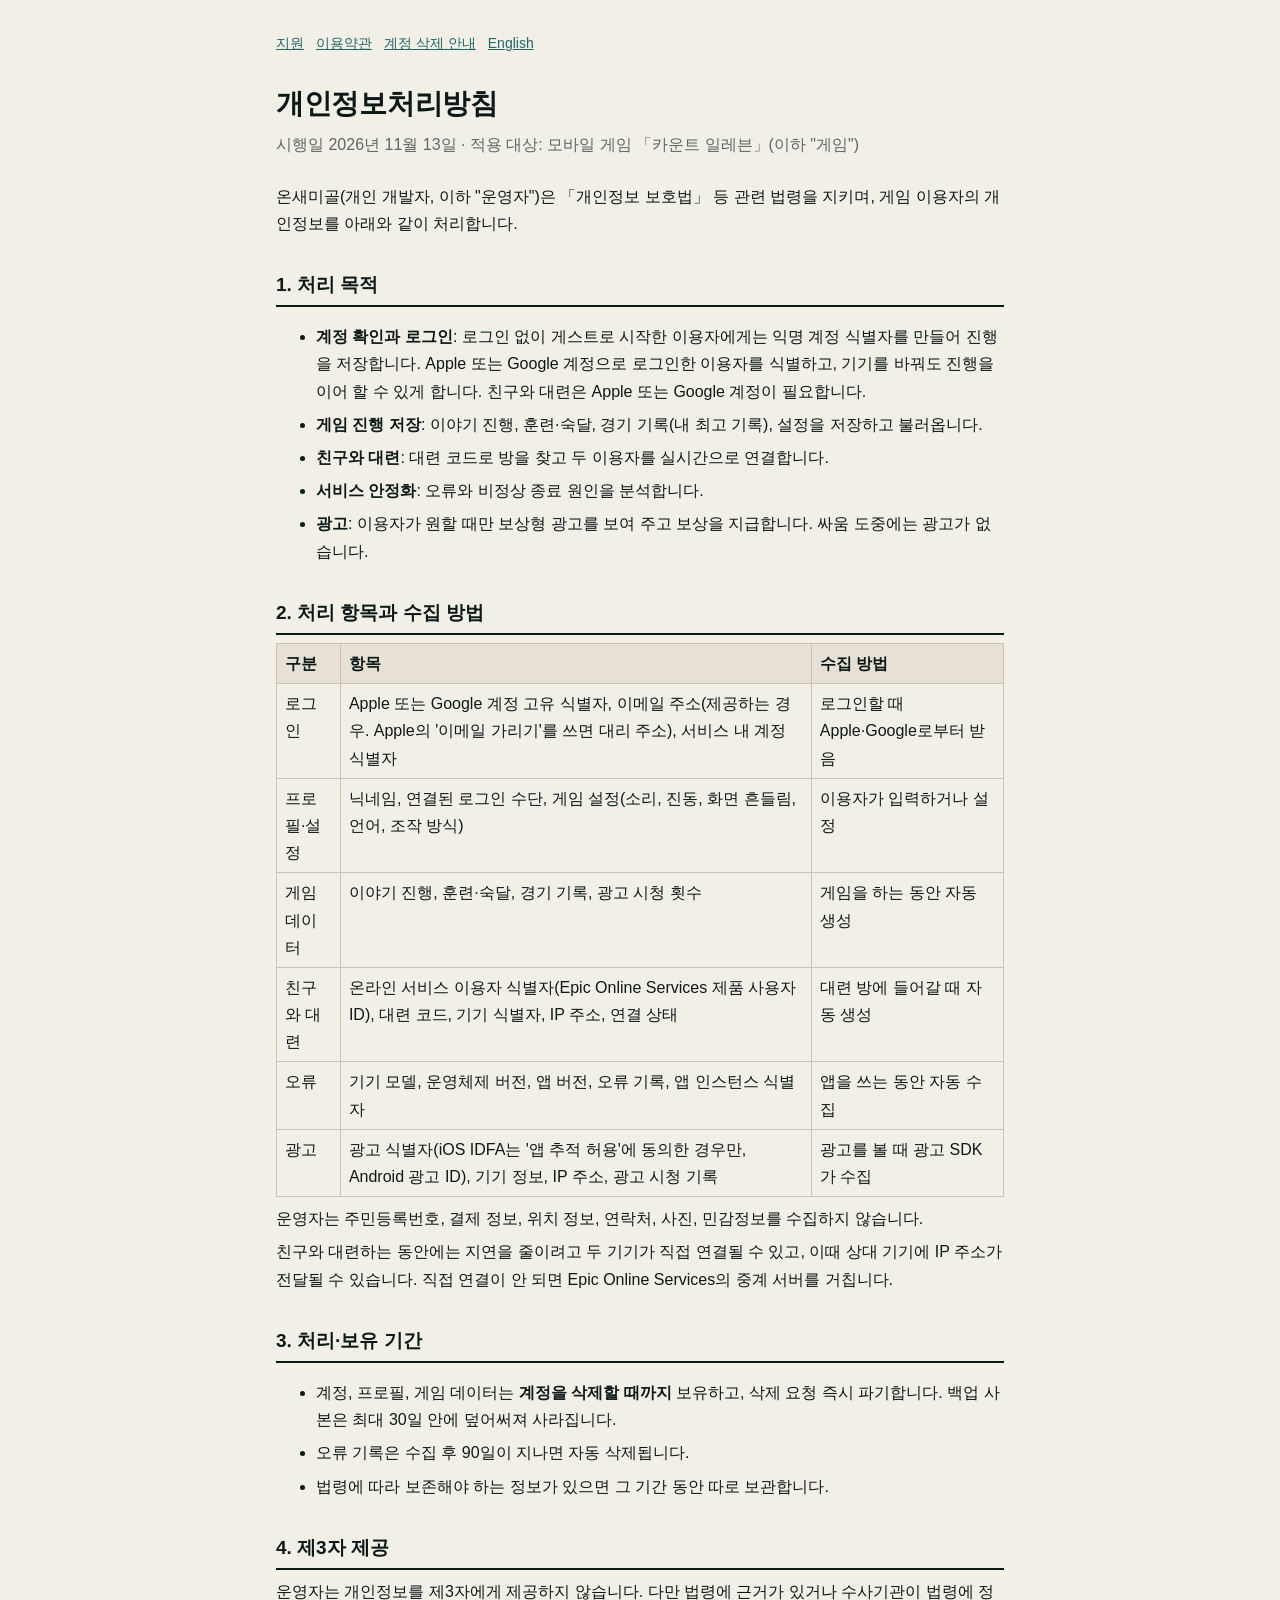
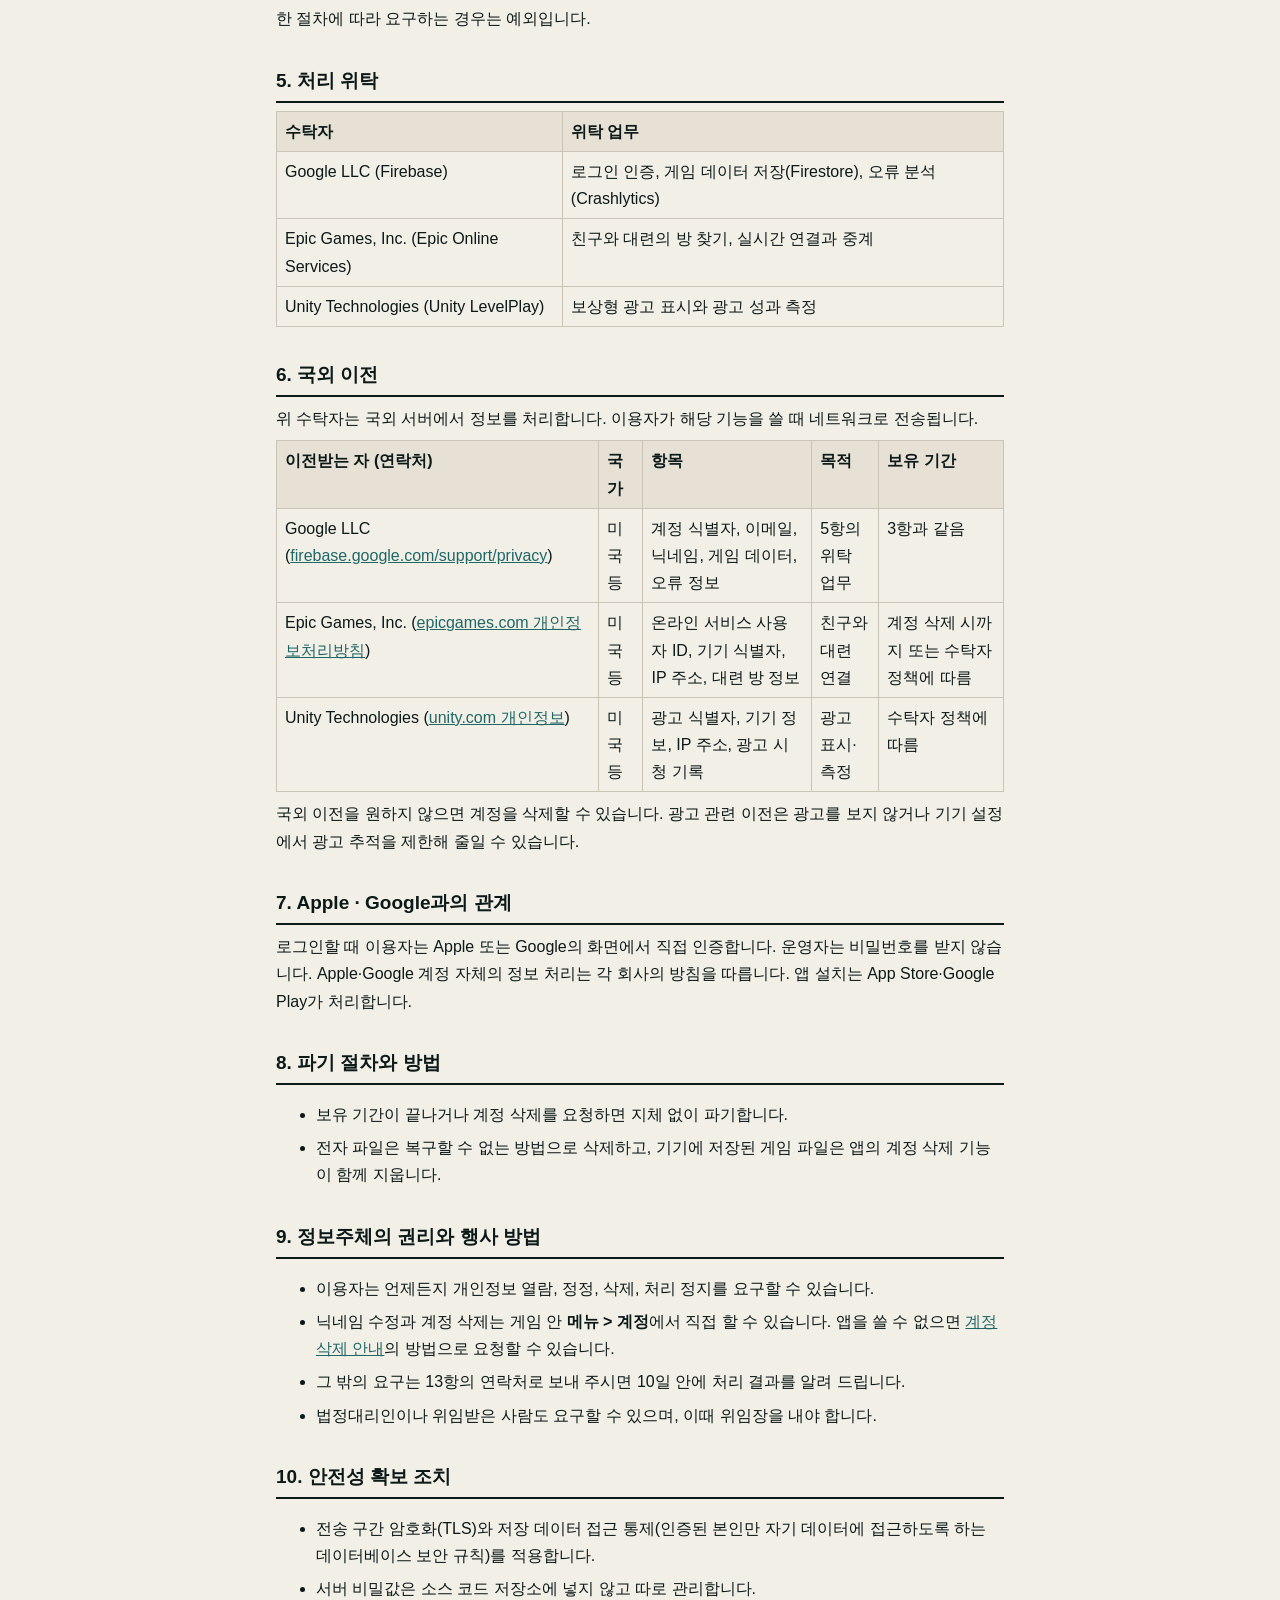
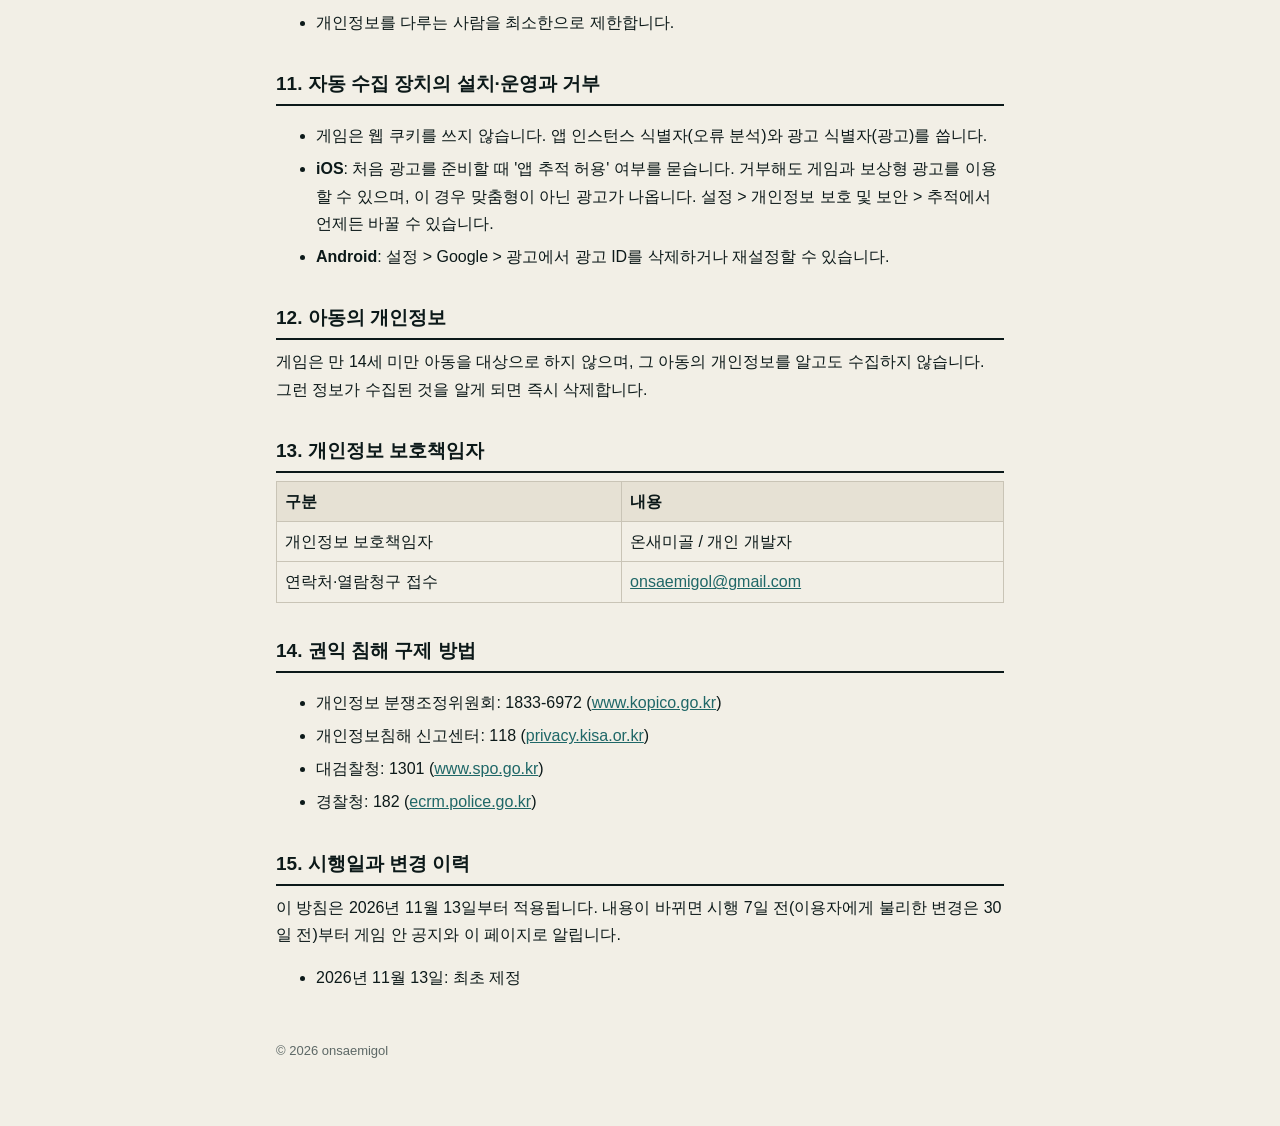
==== privacy/index.html @ 23efbfcc "카운트 일레븐 지원·개인정보처리방침·이용약관·계정 삭제 안내 첫 판 Co-Authored-By: Claude Opus 5.5 <noreply@anthropic.com>" ====
<!doctype html>
<html lang="ko">
<head>
<meta charset="utf-8">
<meta name="viewport" content="width=device-width, initial-scale=1">
<title>카운트 일레븐 — 개인정보처리방침</title>
<link rel="stylesheet" href="../style.css">
</head>
<body>
<main>
<nav><a href="../">지원</a><a href="../terms/">이용약관</a><a href="../delete/">계정 삭제 안내</a><a href="en.html" lang="en">English</a></nav>
<h1>개인정보처리방침</h1>
<p class="sub">시행일 2026년 11월 13일 · 적용 대상: 모바일 게임 「카운트 일레븐」(이하 "게임")</p>

<p>온새미골(개인 개발자, 이하 "운영자")은 「개인정보 보호법」 등 관련 법령을 지키며, 게임 이용자의 개인정보를 아래와 같이 처리합니다.</p>

<h2>1. 처리 목적</h2>
<ul>
  <li><b>계정 확인과 로그인</b>: 로그인 없이 게스트로 시작한 이용자에게는 익명 계정 식별자를 만들어 진행을 저장합니다. Apple 또는 Google 계정으로 로그인한 이용자를 식별하고, 기기를 바꿔도 진행을 이어 할 수 있게 합니다. 친구와 대련은 Apple 또는 Google 계정이 필요합니다.</li>
  <li><b>게임 진행 저장</b>: 이야기 진행, 훈련·숙달, 경기 기록(내 최고 기록), 설정을 저장하고 불러옵니다.</li>
  <li><b>친구와 대련</b>: 대련 코드로 방을 찾고 두 이용자를 실시간으로 연결합니다.</li>
  <li><b>서비스 안정화</b>: 오류와 비정상 종료 원인을 분석합니다.</li>
  <li><b>광고</b>: 이용자가 원할 때만 보상형 광고를 보여 주고 보상을 지급합니다. 싸움 도중에는 광고가 없습니다.</li>
</ul>

<h2>2. 처리 항목과 수집 방법</h2>
<table>
<tr><th>구분</th><th>항목</th><th>수집 방법</th></tr>
<tr><td>로그인</td><td>Apple 또는 Google 계정 고유 식별자, 이메일 주소(제공하는 경우. Apple의 '이메일 가리기'를 쓰면 대리 주소), 서비스 내 계정 식별자</td><td>로그인할 때 Apple·Google로부터 받음</td></tr>
<tr><td>프로필·설정</td><td>닉네임, 연결된 로그인 수단, 게임 설정(소리, 진동, 화면 흔들림, 언어, 조작 방식)</td><td>이용자가 입력하거나 설정</td></tr>
<tr><td>게임 데이터</td><td>이야기 진행, 훈련·숙달, 경기 기록, 광고 시청 횟수</td><td>게임을 하는 동안 자동 생성</td></tr>
<tr><td>친구와 대련</td><td>온라인 서비스 이용자 식별자(Epic Online Services 제품 사용자 ID), 대련 코드, 기기 식별자, IP 주소, 연결 상태</td><td>대련 방에 들어갈 때 자동 생성</td></tr>
<tr><td>오류</td><td>기기 모델, 운영체제 버전, 앱 버전, 오류 기록, 앱 인스턴스 식별자</td><td>앱을 쓰는 동안 자동 수집</td></tr>
<tr><td>광고</td><td>광고 식별자(iOS IDFA는 '앱 추적 허용'에 동의한 경우만, Android 광고 ID), 기기 정보, IP 주소, 광고 시청 기록</td><td>광고를 볼 때 광고 SDK가 수집</td></tr>
</table>
<p>운영자는 주민등록번호, 결제 정보, 위치 정보, 연락처, 사진, 민감정보를 수집하지 않습니다.</p>
<p>친구와 대련하는 동안에는 지연을 줄이려고 두 기기가 직접 연결될 수 있고, 이때 상대 기기에 IP 주소가 전달될 수 있습니다. 직접 연결이 안 되면 Epic Online Services의 중계 서버를 거칩니다.</p>

<h2>3. 처리·보유 기간</h2>
<ul>
  <li>계정, 프로필, 게임 데이터는 <b>계정을 삭제할 때까지</b> 보유하고, 삭제 요청 즉시 파기합니다. 백업 사본은 최대 30일 안에 덮어써져 사라집니다.</li>
  <li>오류 기록은 수집 후 90일이 지나면 자동 삭제됩니다.</li>
  <li>법령에 따라 보존해야 하는 정보가 있으면 그 기간 동안 따로 보관합니다.</li>
</ul>

<h2>4. 제3자 제공</h2>
<p>운영자는 개인정보를 제3자에게 제공하지 않습니다. 다만 법령에 근거가 있거나 수사기관이 법령에 정한 절차에 따라 요구하는 경우는 예외입니다.</p>

<h2>5. 처리 위탁</h2>
<table>
<tr><th>수탁자</th><th>위탁 업무</th></tr>
<tr><td>Google LLC (Firebase)</td><td>로그인 인증, 게임 데이터 저장(Firestore), 오류 분석(Crashlytics)</td></tr>
<tr><td>Epic Games, Inc. (Epic Online Services)</td><td>친구와 대련의 방 찾기, 실시간 연결과 중계</td></tr>
<tr><td>Unity Technologies (Unity LevelPlay)</td><td>보상형 광고 표시와 광고 성과 측정</td></tr>
</table>

<h2>6. 국외 이전</h2>
<p>위 수탁자는 국외 서버에서 정보를 처리합니다. 이용자가 해당 기능을 쓸 때 네트워크로 전송됩니다.</p>
<table>
<tr><th>이전받는 자 (연락처)</th><th>국가</th><th>항목</th><th>목적</th><th>보유 기간</th></tr>
<tr><td>Google LLC (<a href="https://firebase.google.com/support/privacy">firebase.google.com/support/privacy</a>)</td><td>미국 등</td><td>계정 식별자, 이메일, 닉네임, 게임 데이터, 오류 정보</td><td>5항의 위탁 업무</td><td>3항과 같음</td></tr>
<tr><td>Epic Games, Inc. (<a href="https://www.epicgames.com/site/privacypolicy">epicgames.com 개인정보처리방침</a>)</td><td>미국 등</td><td>온라인 서비스 사용자 ID, 기기 식별자, IP 주소, 대련 방 정보</td><td>친구와 대련 연결</td><td>계정 삭제 시까지 또는 수탁자 정책에 따름</td></tr>
<tr><td>Unity Technologies (<a href="https://unity.com/legal/game-player-and-app-user-privacy-policy">unity.com 개인정보</a>)</td><td>미국 등</td><td>광고 식별자, 기기 정보, IP 주소, 광고 시청 기록</td><td>광고 표시·측정</td><td>수탁자 정책에 따름</td></tr>
</table>
<p>국외 이전을 원하지 않으면 계정을 삭제할 수 있습니다. 광고 관련 이전은 광고를 보지 않거나 기기 설정에서 광고 추적을 제한해 줄일 수 있습니다.</p>

<h2>7. Apple · Google과의 관계</h2>
<p>로그인할 때 이용자는 Apple 또는 Google의 화면에서 직접 인증합니다. 운영자는 비밀번호를 받지 않습니다. Apple·Google 계정 자체의 정보 처리는 각 회사의 방침을 따릅니다. 앱 설치는 App Store·Google Play가 처리합니다.</p>

<h2>8. 파기 절차와 방법</h2>
<ul>
  <li>보유 기간이 끝나거나 계정 삭제를 요청하면 지체 없이 파기합니다.</li>
  <li>전자 파일은 복구할 수 없는 방법으로 삭제하고, 기기에 저장된 게임 파일은 앱의 계정 삭제 기능이 함께 지웁니다.</li>
</ul>

<h2>9. 정보주체의 권리와 행사 방법</h2>
<ul>
  <li>이용자는 언제든지 개인정보 열람, 정정, 삭제, 처리 정지를 요구할 수 있습니다.</li>
  <li>닉네임 수정과 계정 삭제는 게임 안 <b>메뉴 &gt; 계정</b>에서 직접 할 수 있습니다. 앱을 쓸 수 없으면 <a href="../delete/">계정 삭제 안내</a>의 방법으로 요청할 수 있습니다.</li>
  <li>그 밖의 요구는 13항의 연락처로 보내 주시면 10일 안에 처리 결과를 알려 드립니다.</li>
  <li>법정대리인이나 위임받은 사람도 요구할 수 있으며, 이때 위임장을 내야 합니다.</li>
</ul>

<h2>10. 안전성 확보 조치</h2>
<ul>
  <li>전송 구간 암호화(TLS)와 저장 데이터 접근 통제(인증된 본인만 자기 데이터에 접근하도록 하는 데이터베이스 보안 규칙)를 적용합니다.</li>
  <li>서버 비밀값은 소스 코드 저장소에 넣지 않고 따로 관리합니다.</li>
  <li>개인정보를 다루는 사람을 최소한으로 제한합니다.</li>
</ul>

<h2>11. 자동 수집 장치의 설치·운영과 거부</h2>
<ul>
  <li>게임은 웹 쿠키를 쓰지 않습니다. 앱 인스턴스 식별자(오류 분석)와 광고 식별자(광고)를 씁니다.</li>
  <li><b>iOS</b>: 처음 광고를 준비할 때 '앱 추적 허용' 여부를 묻습니다. 거부해도 게임과 보상형 광고를 이용할 수 있으며, 이 경우 맞춤형이 아닌 광고가 나옵니다. 설정 &gt; 개인정보 보호 및 보안 &gt; 추적에서 언제든 바꿀 수 있습니다.</li>
  <li><b>Android</b>: 설정 &gt; Google &gt; 광고에서 광고 ID를 삭제하거나 재설정할 수 있습니다.</li>
</ul>

<h2>12. 아동의 개인정보</h2>
<p>게임은 만 14세 미만 아동을 대상으로 하지 않으며, 그 아동의 개인정보를 알고도 수집하지 않습니다. 그런 정보가 수집된 것을 알게 되면 즉시 삭제합니다.</p>

<h2>13. 개인정보 보호책임자</h2>
<table>
<tr><th>구분</th><th>내용</th></tr>
<tr><td>개인정보 보호책임자</td><td>온새미골 / 개인 개발자</td></tr>
<tr><td>연락처·열람청구 접수</td><td><a href="mailto:onsaemigol@gmail.com">onsaemigol@gmail.com</a></td></tr>
</table>

<h2>14. 권익 침해 구제 방법</h2>
<ul>
  <li>개인정보 분쟁조정위원회: 1833-6972 (<a href="https://www.kopico.go.kr">www.kopico.go.kr</a>)</li>
  <li>개인정보침해 신고센터: 118 (<a href="https://privacy.kisa.or.kr">privacy.kisa.or.kr</a>)</li>
  <li>대검찰청: 1301 (<a href="https://www.spo.go.kr">www.spo.go.kr</a>)</li>
  <li>경찰청: 182 (<a href="https://ecrm.police.go.kr">ecrm.police.go.kr</a>)</li>
</ul>

<h2>15. 시행일과 변경 이력</h2>
<p>이 방침은 2026년 11월 13일부터 적용됩니다. 내용이 바뀌면 시행 7일 전(이용자에게 불리한 변경은 30일 전)부터 게임 안 공지와 이 페이지로 알립니다.</p>
<ul><li>2026년 11월 13일: 최초 제정</li></ul>

<footer>© 2026 onsaemigol</footer>
</main>
</body>
</html>
---- style.css ----
:root { --ink: #0C1919; --paper: #F2EFE6; --point: #1F6767; --dim: #5d6866; }
* { box-sizing: border-box; }
body { margin: 0; background: var(--paper); color: var(--ink); font: 16px/1.7 -apple-system, "Apple SD Gothic Neo", "Noto Sans KR", sans-serif; }
main { max-width: 760px; margin: 0 auto; padding: 32px 16px 64px; }
h1 { font-size: 28px; margin: 0 0 4px; letter-spacing: -0.01em; }
h2 { font-size: 19px; margin: 32px 0 8px; border-bottom: 2px solid var(--ink); padding-bottom: 4px; }
p, li { margin: 6px 0; }
.sub { color: var(--dim); margin: 0 0 24px; }
a { color: var(--point); }
table { border-collapse: collapse; width: 100%; margin: 8px 0; }
th, td { border: 1px solid #c9c4b6; padding: 6px 8px; text-align: left; vertical-align: top; }
th { background: #e6e1d4; }
nav { margin: 0 0 24px; font-size: 14px; }
nav a { margin-right: 12px; }
footer { margin-top: 48px; color: var(--dim); font-size: 13px; }
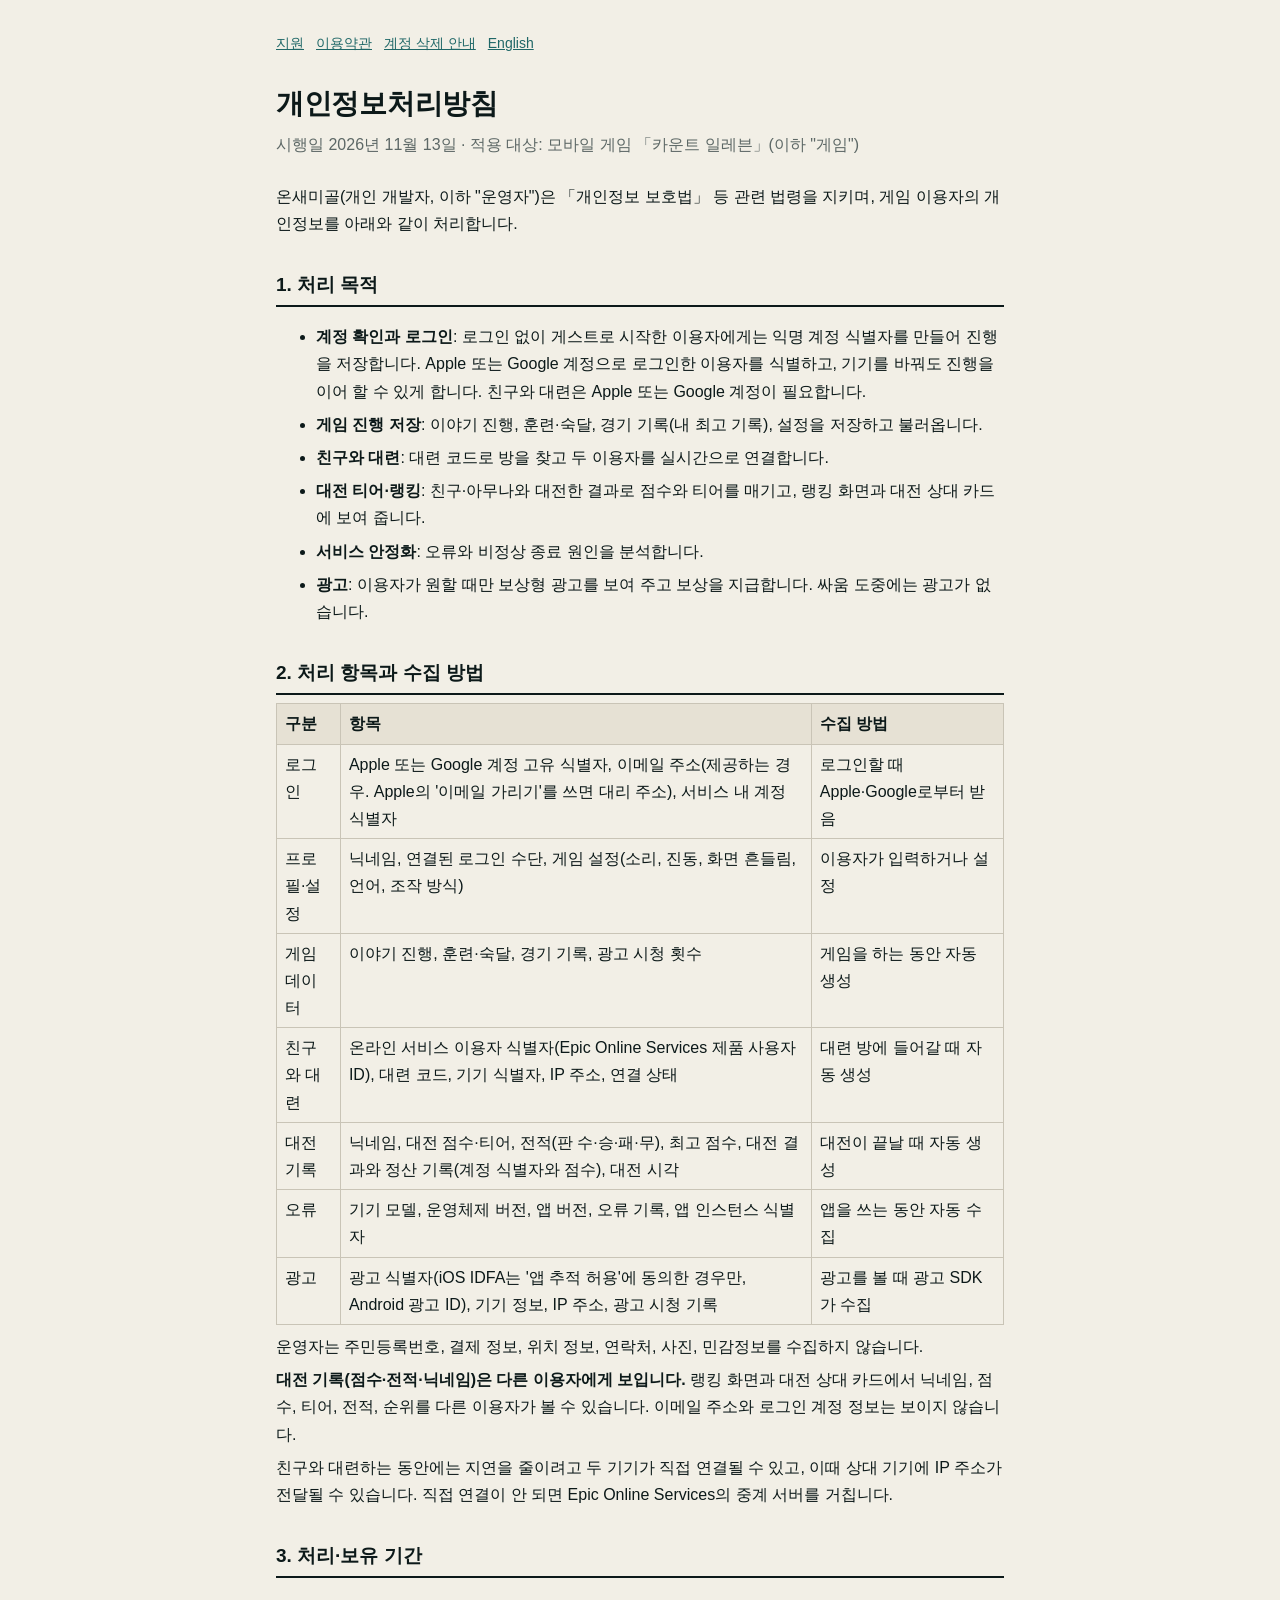
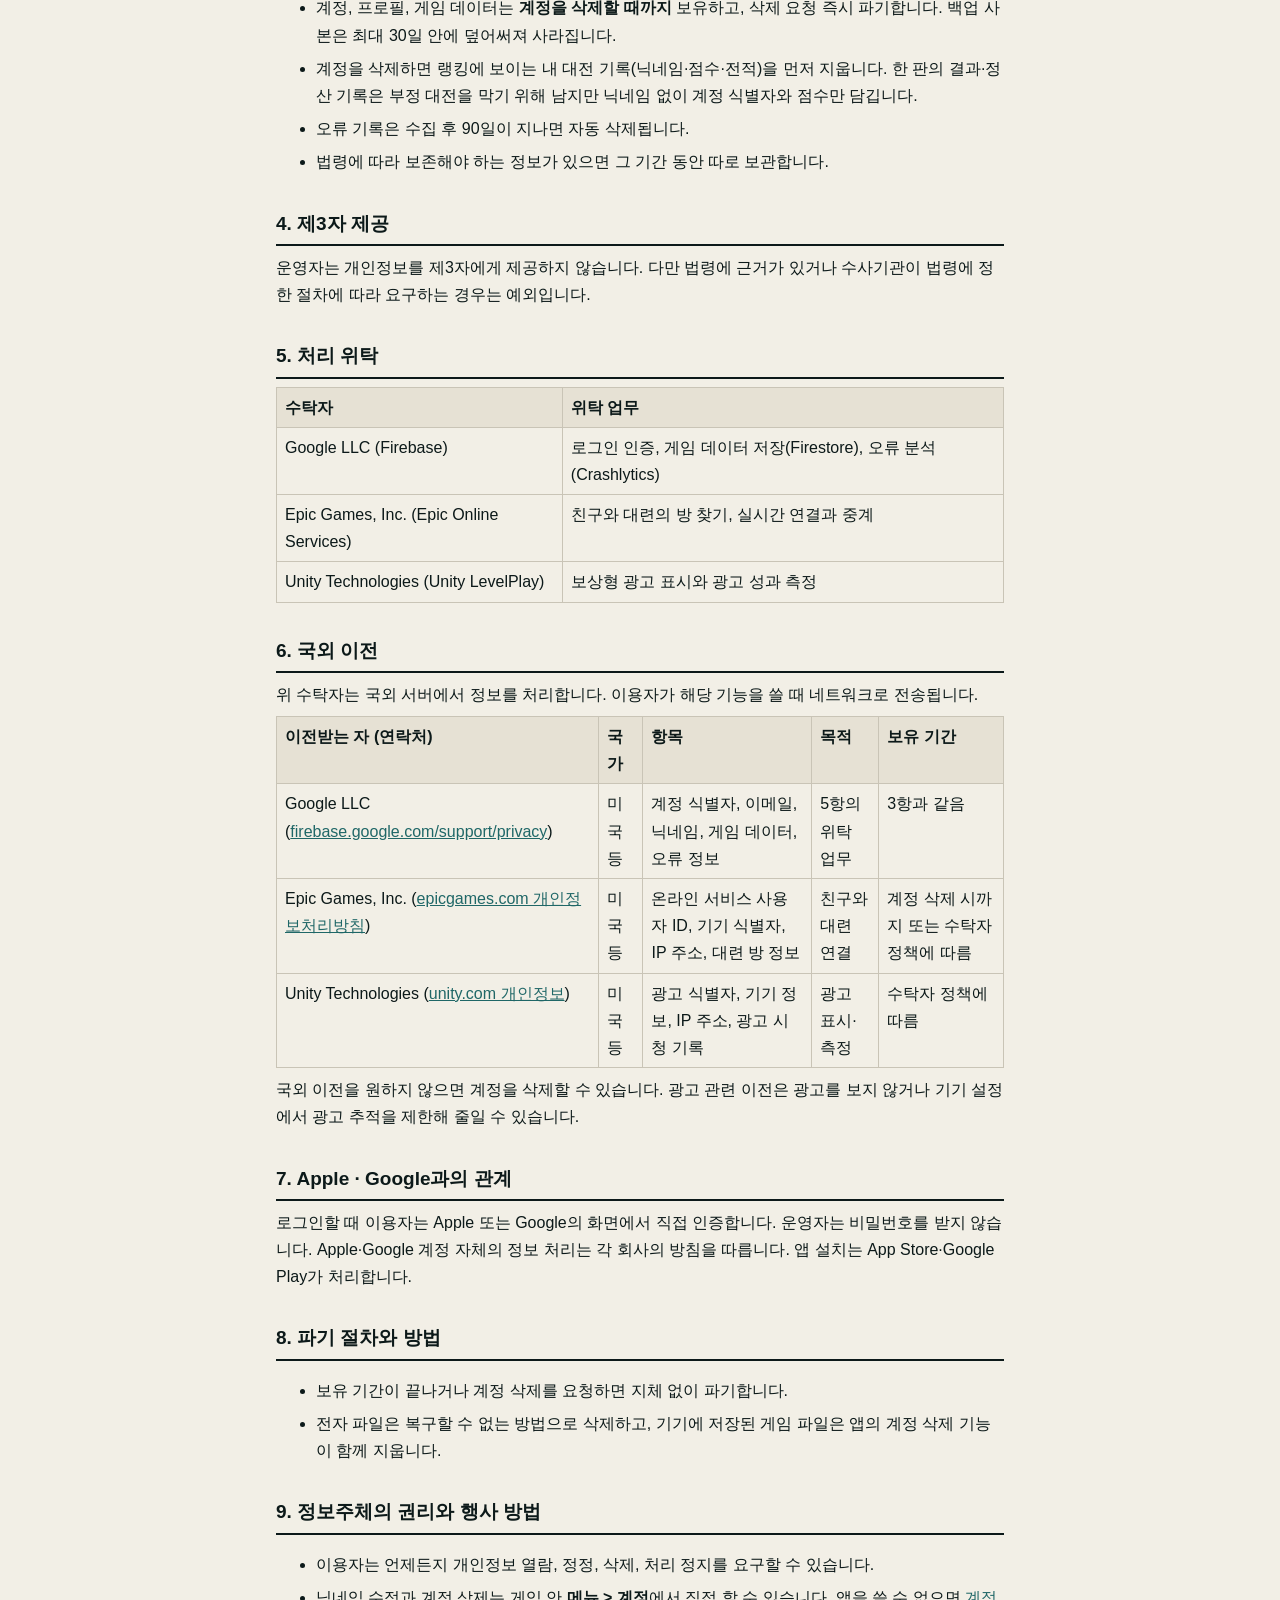
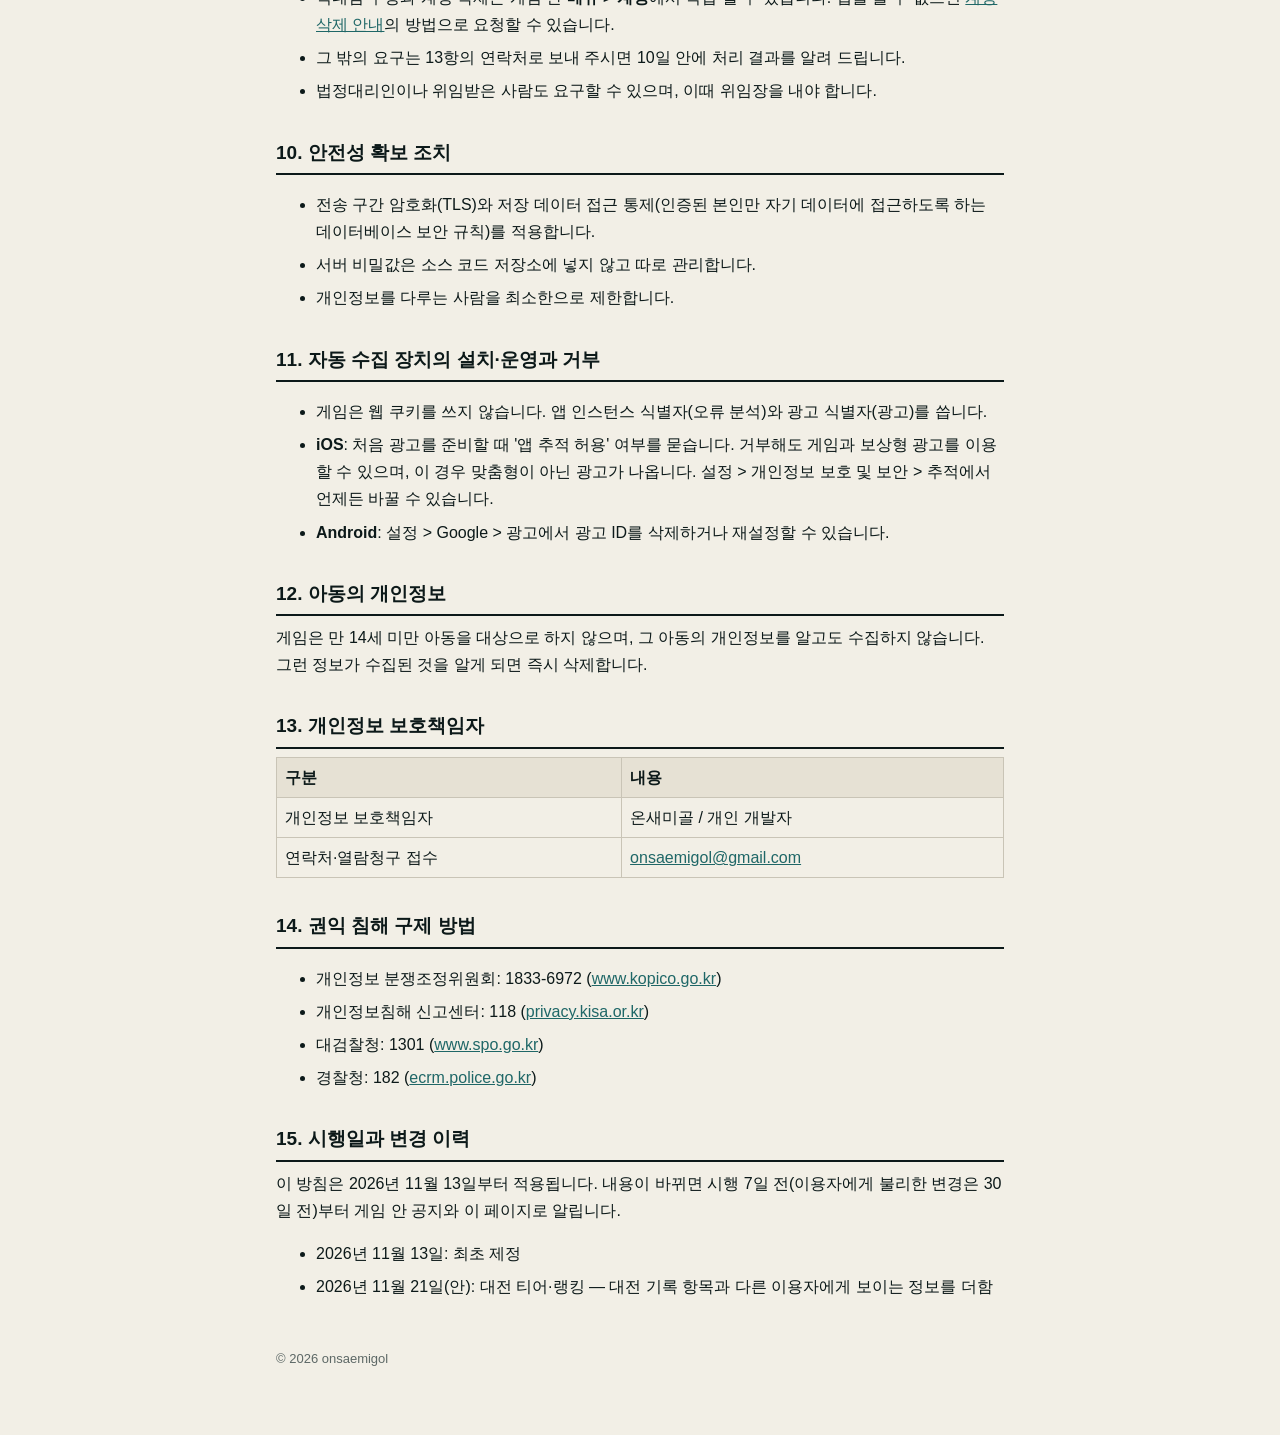
==== commit a7168465: "개인정보처리방침: 대전 기록(점수·전적·닉네임)이 다른 이용자에게 보인다 — 티어·랭킹(2026-11-21, 게시 전)" ====
--- a/privacy/index.html
+++ b/privacy/index.html
@@ -19,6 +19,7 @@
   <li><b>계정 확인과 로그인</b>: 로그인 없이 게스트로 시작한 이용자에게는 익명 계정 식별자를 만들어 진행을 저장합니다. Apple 또는 Google 계정으로 로그인한 이용자를 식별하고, 기기를 바꿔도 진행을 이어 할 수 있게 합니다. 친구와 대련은 Apple 또는 Google 계정이 필요합니다.</li>
   <li><b>게임 진행 저장</b>: 이야기 진행, 훈련·숙달, 경기 기록(내 최고 기록), 설정을 저장하고 불러옵니다.</li>
   <li><b>친구와 대련</b>: 대련 코드로 방을 찾고 두 이용자를 실시간으로 연결합니다.</li>
+  <li><b>대전 티어·랭킹</b>: 친구·아무나와 대전한 결과로 점수와 티어를 매기고, 랭킹 화면과 대전 상대 카드에 보여 줍니다.</li>
   <li><b>서비스 안정화</b>: 오류와 비정상 종료 원인을 분석합니다.</li>
   <li><b>광고</b>: 이용자가 원할 때만 보상형 광고를 보여 주고 보상을 지급합니다. 싸움 도중에는 광고가 없습니다.</li>
 </ul>
@@ -30,15 +31,18 @@
 <tr><td>프로필·설정</td><td>닉네임, 연결된 로그인 수단, 게임 설정(소리, 진동, 화면 흔들림, 언어, 조작 방식)</td><td>이용자가 입력하거나 설정</td></tr>
 <tr><td>게임 데이터</td><td>이야기 진행, 훈련·숙달, 경기 기록, 광고 시청 횟수</td><td>게임을 하는 동안 자동 생성</td></tr>
 <tr><td>친구와 대련</td><td>온라인 서비스 이용자 식별자(Epic Online Services 제품 사용자 ID), 대련 코드, 기기 식별자, IP 주소, 연결 상태</td><td>대련 방에 들어갈 때 자동 생성</td></tr>
+<tr><td>대전 기록</td><td>닉네임, 대전 점수·티어, 전적(판 수·승·패·무), 최고 점수, 대전 결과와 정산 기록(계정 식별자와 점수), 대전 시각</td><td>대전이 끝날 때 자동 생성</td></tr>
 <tr><td>오류</td><td>기기 모델, 운영체제 버전, 앱 버전, 오류 기록, 앱 인스턴스 식별자</td><td>앱을 쓰는 동안 자동 수집</td></tr>
 <tr><td>광고</td><td>광고 식별자(iOS IDFA는 '앱 추적 허용'에 동의한 경우만, Android 광고 ID), 기기 정보, IP 주소, 광고 시청 기록</td><td>광고를 볼 때 광고 SDK가 수집</td></tr>
 </table>
 <p>운영자는 주민등록번호, 결제 정보, 위치 정보, 연락처, 사진, 민감정보를 수집하지 않습니다.</p>
+<p><b>대전 기록(점수·전적·닉네임)은 다른 이용자에게 보입니다.</b> 랭킹 화면과 대전 상대 카드에서 닉네임, 점수, 티어, 전적, 순위를 다른 이용자가 볼 수 있습니다. 이메일 주소와 로그인 계정 정보는 보이지 않습니다.</p>
 <p>친구와 대련하는 동안에는 지연을 줄이려고 두 기기가 직접 연결될 수 있고, 이때 상대 기기에 IP 주소가 전달될 수 있습니다. 직접 연결이 안 되면 Epic Online Services의 중계 서버를 거칩니다.</p>
 
 <h2>3. 처리·보유 기간</h2>
 <ul>
   <li>계정, 프로필, 게임 데이터는 <b>계정을 삭제할 때까지</b> 보유하고, 삭제 요청 즉시 파기합니다. 백업 사본은 최대 30일 안에 덮어써져 사라집니다.</li>
+  <li>계정을 삭제하면 랭킹에 보이는 내 대전 기록(닉네임·점수·전적)을 먼저 지웁니다. 한 판의 결과·정산 기록은 부정 대전을 막기 위해 남지만 닉네임 없이 계정 식별자와 점수만 담깁니다.</li>
   <li>오류 기록은 수집 후 90일이 지나면 자동 삭제됩니다.</li>
   <li>법령에 따라 보존해야 하는 정보가 있으면 그 기간 동안 따로 보관합니다.</li>
 </ul>
@@ -115,7 +119,7 @@
 
 <h2>15. 시행일과 변경 이력</h2>
 <p>이 방침은 2026년 11월 13일부터 적용됩니다. 내용이 바뀌면 시행 7일 전(이용자에게 불리한 변경은 30일 전)부터 게임 안 공지와 이 페이지로 알립니다.</p>
-<ul><li>2026년 11월 13일: 최초 제정</li></ul>
+<ul><li>2026년 11월 13일: 최초 제정</li><li>2026년 11월 21일(안): 대전 티어·랭킹 — 대전 기록 항목과 다른 이용자에게 보이는 정보를 더함</li></ul>
 
 <footer>© 2026 onsaemigol</footer>
 </main>
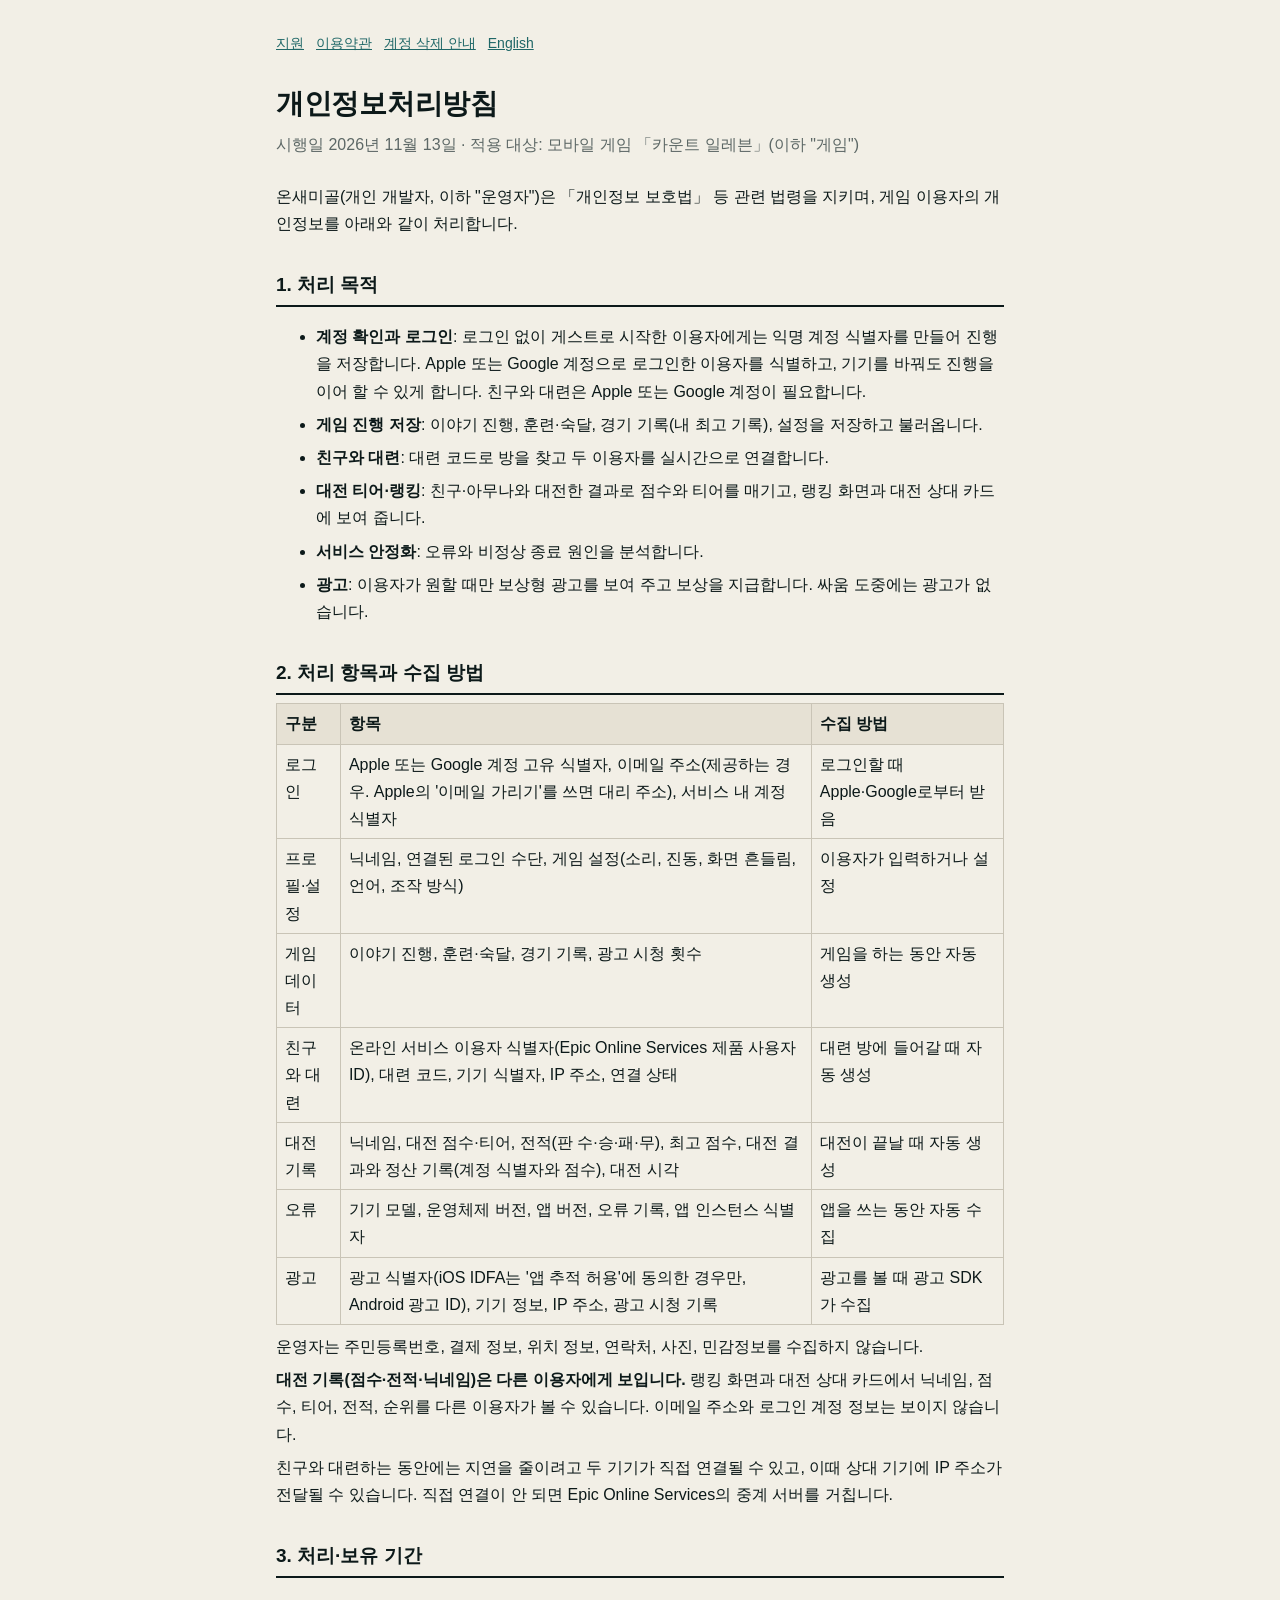
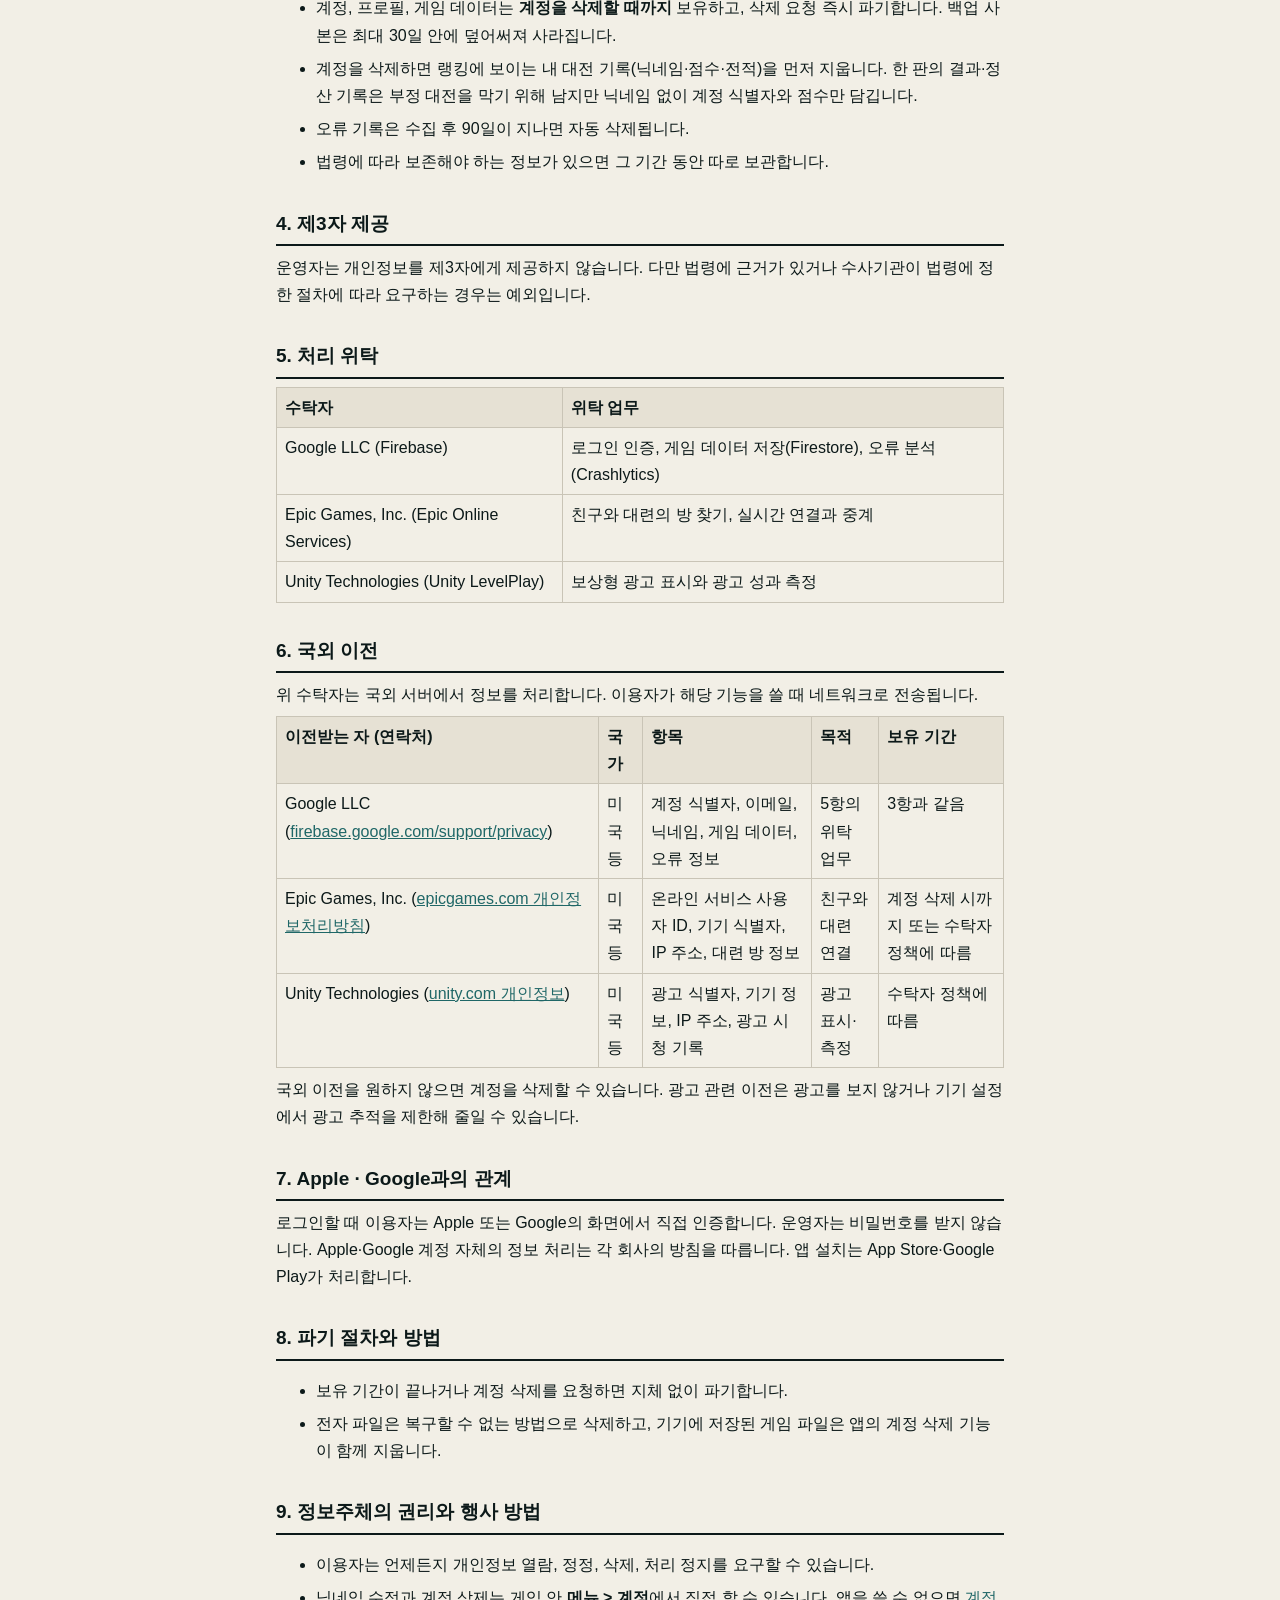
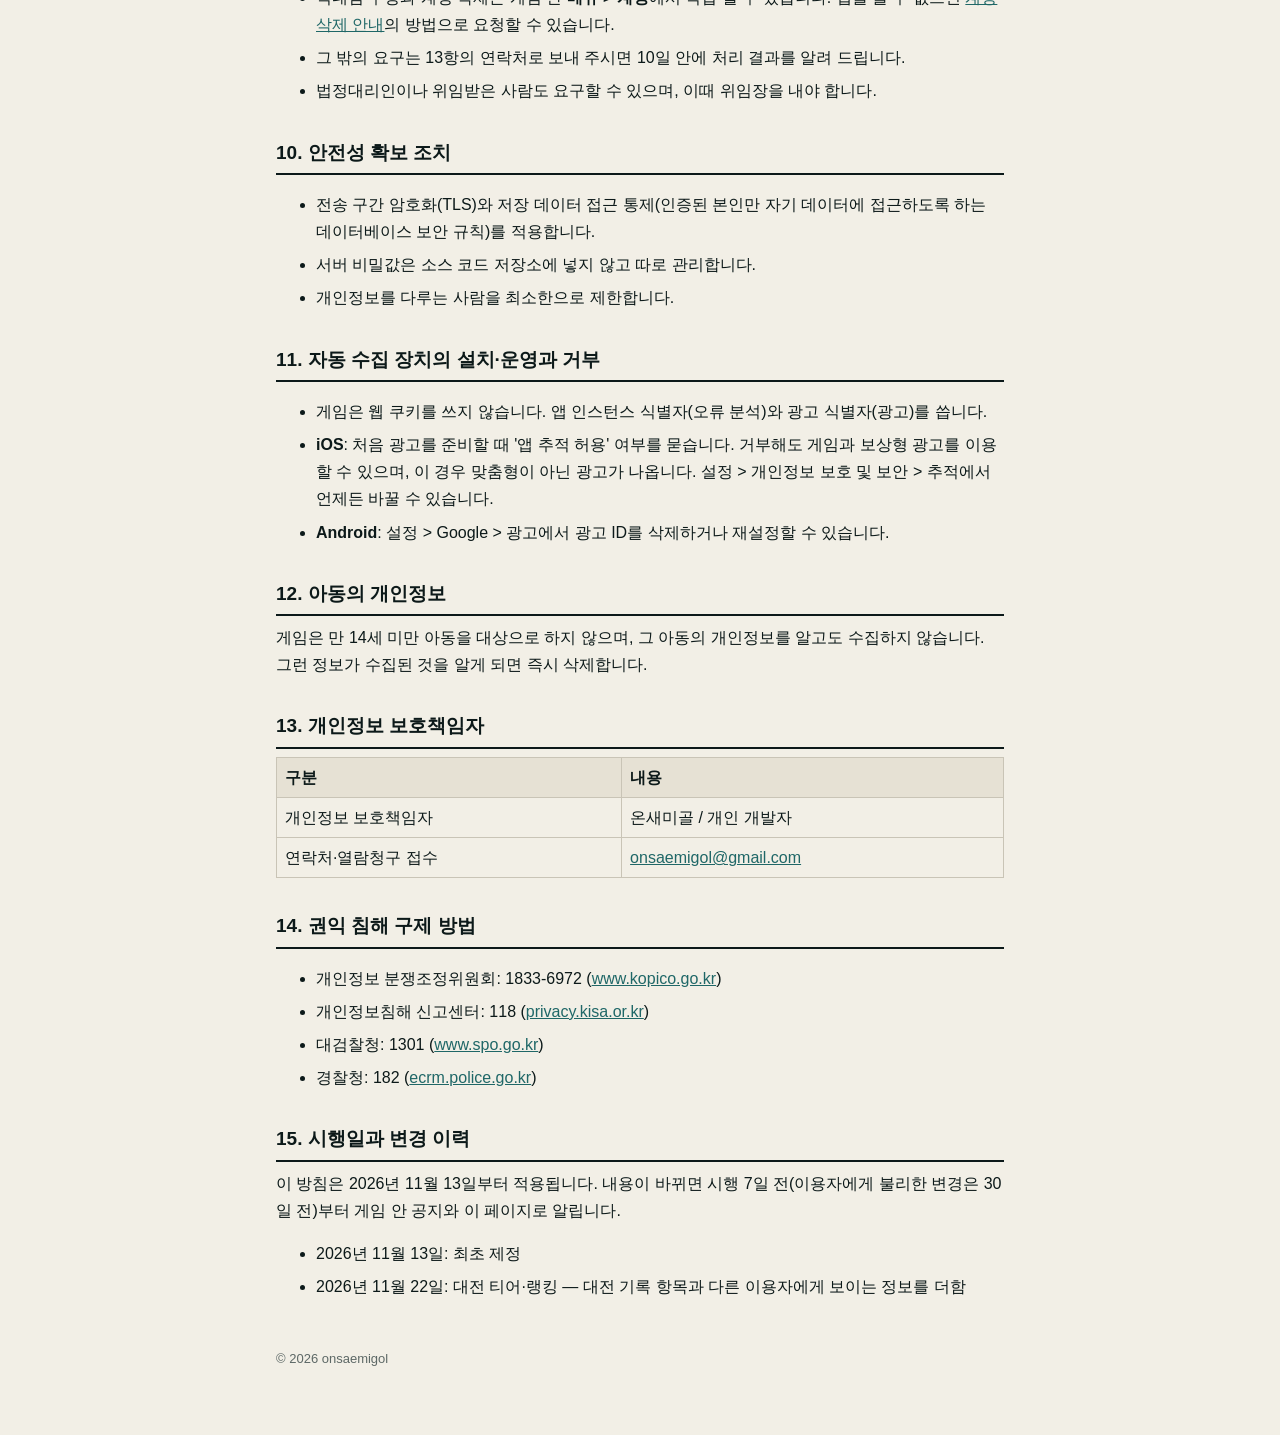
==== commit 28f506cb: "개인정보처리방침: 대전 기록 공개(티어·랭킹) 2026-11-22 시행 확정" ====
--- a/privacy/index.html
+++ b/privacy/index.html
@@ -119,7 +119,7 @@
 
 <h2>15. 시행일과 변경 이력</h2>
 <p>이 방침은 2026년 11월 13일부터 적용됩니다. 내용이 바뀌면 시행 7일 전(이용자에게 불리한 변경은 30일 전)부터 게임 안 공지와 이 페이지로 알립니다.</p>
-<ul><li>2026년 11월 13일: 최초 제정</li><li>2026년 11월 21일(안): 대전 티어·랭킹 — 대전 기록 항목과 다른 이용자에게 보이는 정보를 더함</li></ul>
+<ul><li>2026년 11월 13일: 최초 제정</li><li>2026년 11월 22일: 대전 티어·랭킹 — 대전 기록 항목과 다른 이용자에게 보이는 정보를 더함</li></ul>
 
 <footer>© 2026 onsaemigol</footer>
 </main>
